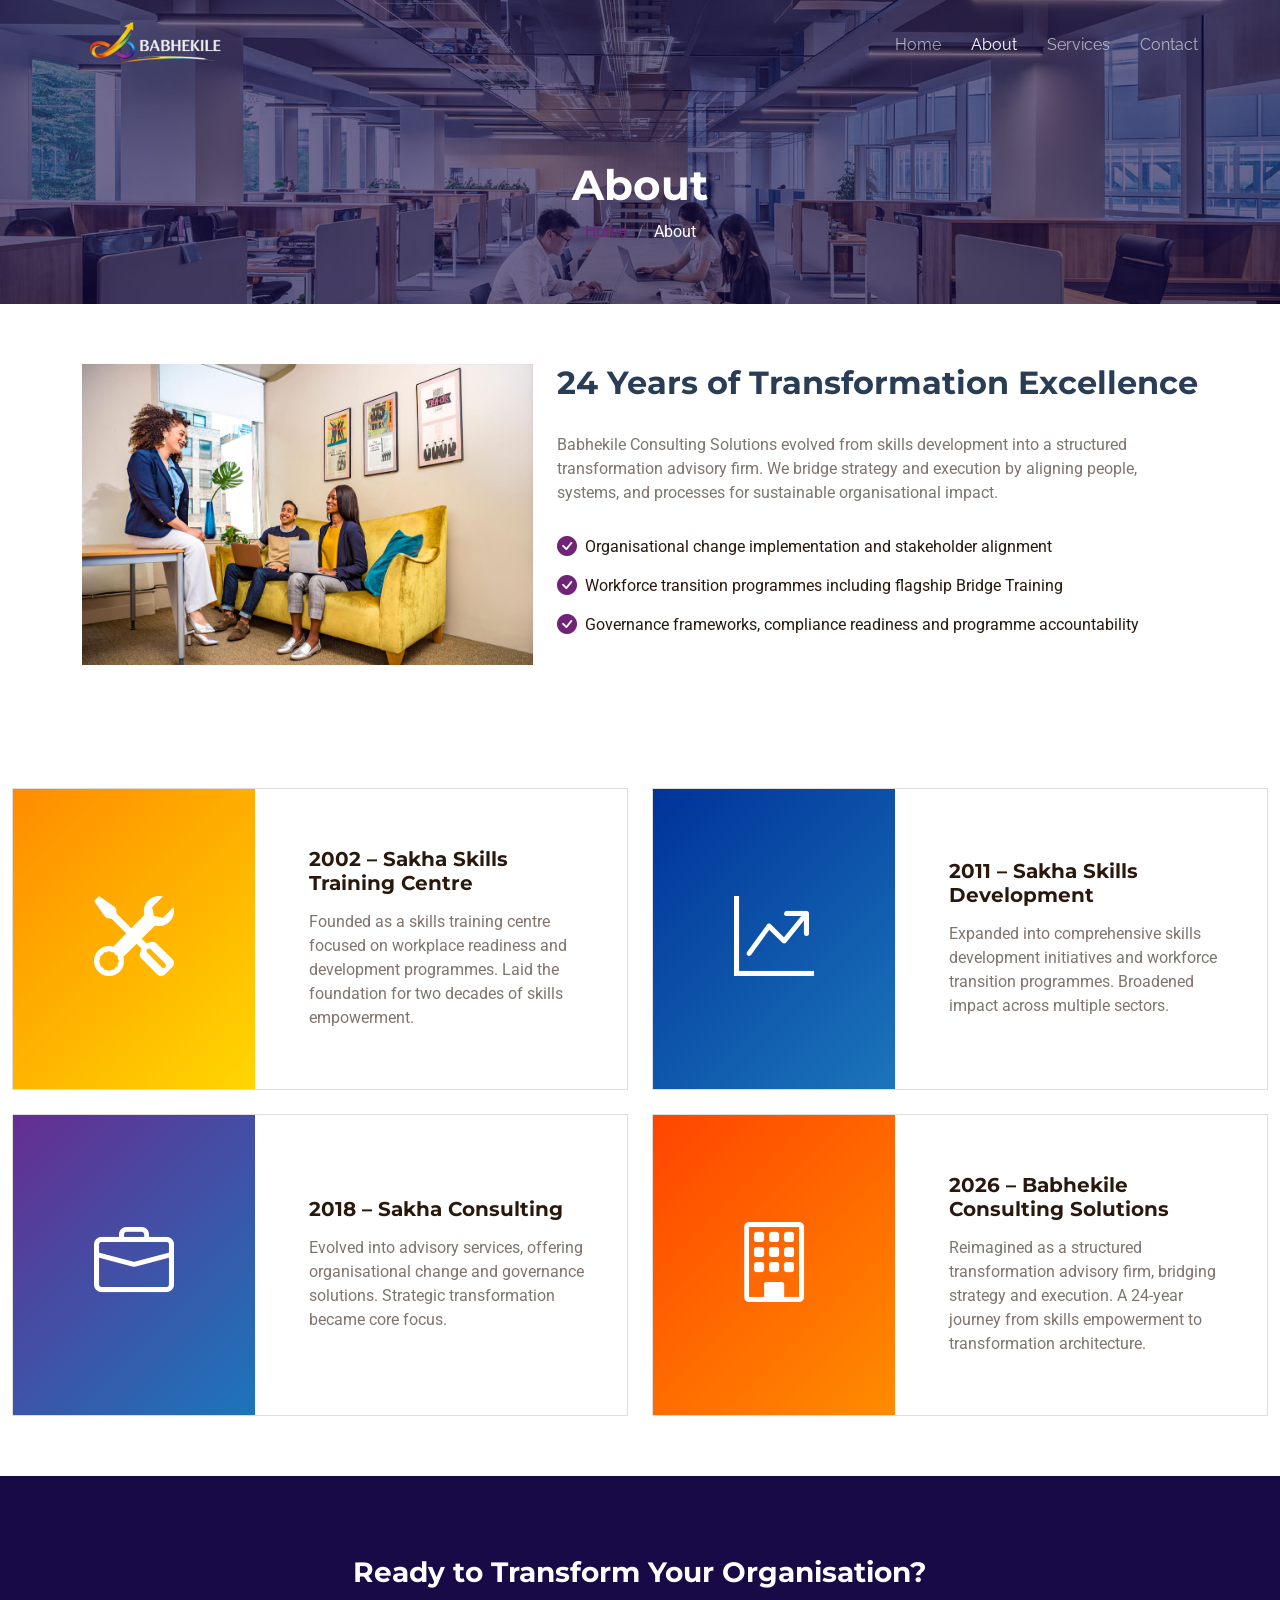
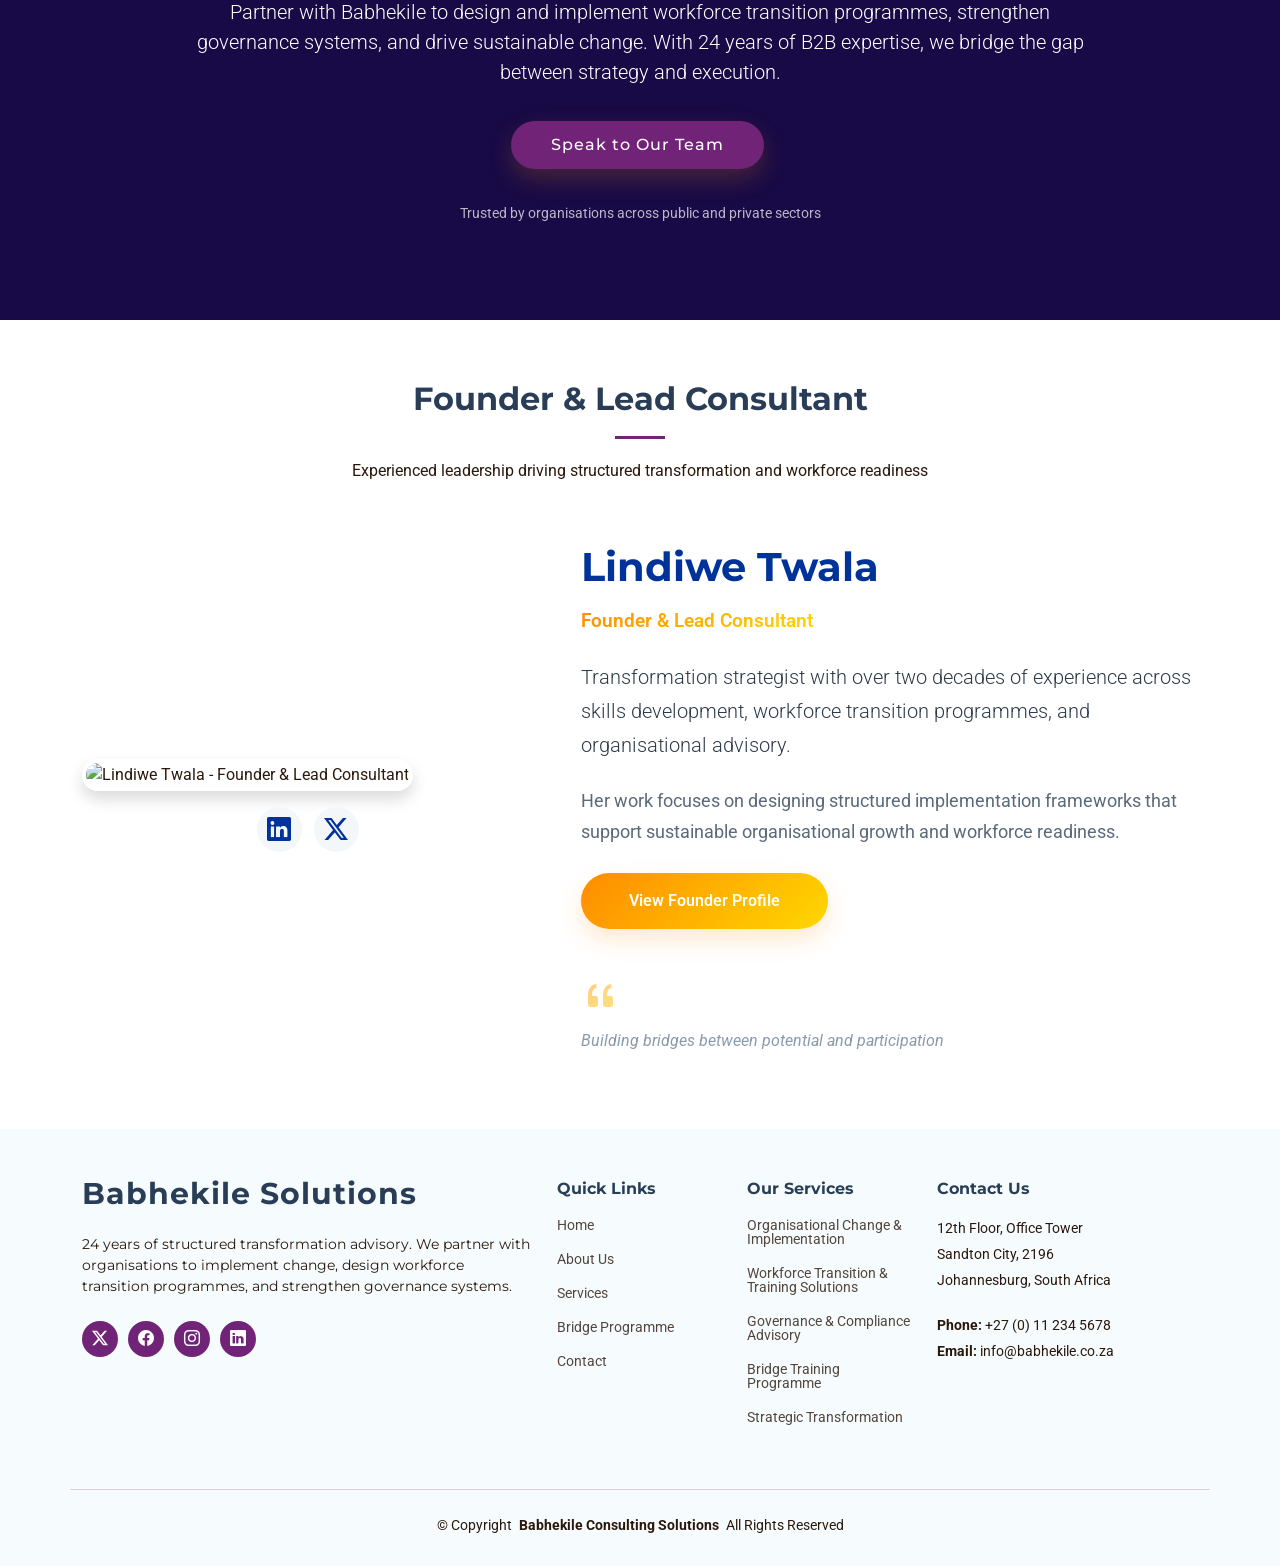
==== about.html @ 74028574 "first commit" ====
<!DOCTYPE html>
<html lang="en">

<head>
  <meta charset="utf-8">
  <meta content="width=device-width, initial-scale=1.0" name="viewport">
  <title>About - Babhekile Solutions</title>
  <meta name="description" content="">
  <meta name="keywords" content="">

  <!-- Favicons -->
  <link href="assets/img/favicon.png" rel="icon">
  <link href="assets/img/apple-touch-icon.png" rel="apple-touch-icon">

  <!-- Fonts -->
  <link href="https://fonts.googleapis.com" rel="preconnect">
  <link href="https://fonts.gstatic.com" rel="preconnect" crossorigin>
  <link href="https://fonts.googleapis.com/css2?family=Roboto:ital,wght@0,100;0,300;0,400;0,500;0,700;0,900;1,100;1,300;1,400;1,500;1,700;1,900&family=Montserrat:ital,wght@0,100;0,200;0,300;0,400;0,500;0,600;0,700;0,800;0,900;1,100;1,200;1,300;1,400;1,500;1,600;1,700;1,800;1,900&family=Raleway:ital,wght@0,100;0,200;0,300;0,400;0,500;0,600;0,700;0,800;0,900;1,100;1,200;1,300;1,400;1,500;1,600;1,700;1,800;1,900&display=swap" rel="stylesheet">

  <!-- Vendor CSS Files -->
  <link href="assets/vendor/bootstrap/css/bootstrap.min.css" rel="stylesheet">
  <link href="assets/vendor/bootstrap-icons/bootstrap-icons.css" rel="stylesheet">
  <link href="assets/vendor/aos/aos.css" rel="stylesheet">
  <link href="assets/vendor/glightbox/css/glightbox.min.css" rel="stylesheet">
  <link href="assets/vendor/swiper/swiper-bundle.min.css" rel="stylesheet">

  <!-- Main CSS File -->
  <link href="assets/css/main.css" rel="stylesheet">

  

<style>
/* Founder section styles */
.team-member-img img {
  width: 100%;
  height: auto;
  max-height: 500px;
  object-fit: cover;
  border: 4px solid white;
  box-shadow: 0 20px 40px rgba(0, 51, 153, 0.15);
  transition: all 0.3s ease;
}

.team-member-img img:hover {
  transform: scale(1.02);
  box-shadow: 0 30px 60px rgba(255, 140, 0, 0.2);
}

.social-links a {
  color: #003399;
  background: #F4F7FA;
  width: 45px;
  height: 45px;
  display: inline-flex;
  align-items: center;
  justify-content: center;
  border-radius: 50%;
  transition: all 0.3s ease;
}

.social-links a:hover {
  background: linear-gradient(135deg, #FF8C00, #FFD700);
  color: white;
  transform: translateY(-3px);
}

.text-gradient {
  background: linear-gradient(135deg, #FF8C00, #FFD700);
  -webkit-background-clip: text;
  background-clip: text;
  color: transparent;
  display: inline-block;
}

.btn-primary-gradient {
  background: linear-gradient(135deg, #FF8C00, #FFD700);
  color: white;
  border: none;
  font-weight: 600;
  transition: all 0.3s ease;
  box-shadow: 0 10px 25px rgba(255, 140, 0, 0.2);
}

.btn-primary-gradient:hover {
  transform: translateY(-3px);
  box-shadow: 0 15px 35px rgba(255, 140, 0, 0.3);
  color: white;
}

/* Responsive */
@media (max-width: 768px) {
  .ps-lg-4 {
    padding-left: 0 !important;
    margin-top: 30px;
    text-align: center;
  }
  
  .team-member-img {
    text-align: center;
  }
  
  .team-member-img img {
    max-height: 400px;
  }
}
</style>

  <!-- =======================================================
  * Template Name: Nova
  * Template URL: https://bootstrapmade.com/nova-bootstrap-business-template/
  * Updated: Aug 07 2024 with Bootstrap v5.3.3
  * Author: BootstrapMade.com
  * License: https://bootstrapmade.com/license/
  ======================================================== -->
</head>

<body class="about-page">

 <header id="header" class="header d-flex align-items-center fixed-top">
    <div class="container-fluid container-xl position-relative d-flex align-items-center justify-content-between">

      <a href="index.html" class="logo d-flex align-items-center">
        <!-- Uncomment the line below if you also wish to use an image logo -->
        <h1 class="sitename">

        <img src="assets/img/logo.png" alt=""> 

        </h1>
      </a>

      <nav id="navmenu" class="navmenu">
        <ul>
          <li><a href="index.html#hero" >Home<br></a></li>
          <li><a href="about.html" class="active">About</a></li>
          <li><a href="services.html">Services</a></li>
          <!--<li><a href="portfolio.html">Portfolio</a></li>
          <li><a href="team.html">Team</a></li>-->
          <!--<li><a href="blog.html">Blog</a></li>
          <li class="dropdown"><a href="#"><span>Dropdown</span> <i class="bi bi-chevron-down toggle-dropdown"></i></a>
            <ul>
              <li><a href="#">Dropdown 1</a></li>
              <li class="dropdown"><a href="#"><span>Deep Dropdown</span> <i class="bi bi-chevron-down toggle-dropdown"></i></a>
                <ul>
                  <li><a href="#">Deep Dropdown 1</a></li>
                  <li><a href="#">Deep Dropdown 2</a></li>
                  <li><a href="#">Deep Dropdown 3</a></li>
                  <li><a href="#">Deep Dropdown 4</a></li>
                  <li><a href="#">Deep Dropdown 5</a></li>
                </ul>
              </li>
              <li><a href="#">Dropdown 2</a></li>
              <li><a href="#">Dropdown 3</a></li>
              <li><a href="#">Dropdown 4</a></li>
            </ul>
          </li>-->
          <li><a href="contact.html">Contact</a></li>
        </ul>
        <i class="mobile-nav-toggle d-xl-none bi bi-list"></i>
      </nav>

    </div>
  </header>

  <main class="main">

    <!-- Page Title -->
    <div class="page-title dark-background" data-aos="fade" style="background-image: url(assets/img/about-page-title-bg.jpg);">
      <div class="container">
        <h1>About</h1>
        <nav class="breadcrumbs">
          <ol>
            <li><a href="index.html">Home</a></li>
            <li class="current">About</li>
          </ol>
        </nav>
      </div>
    </div><!-- End Page Title -->

    <!-- About Section -->
   <section id="about" class="about section">

      <div class="container">

        <div class="row gy-4" data-aos="fade-up" data-aos-delay="100">
          <div class="col-lg-5">
            <img src="assets/img/about.jpg" class="img-fluid" alt="">
          </div>
          <div class="col-lg-7" data-aos="fade-up" data-aos-delay="200">
            <div class="content">
              <h3>24 Years of Transformation Excellence</h3>
              <p>
                Babhekile Consulting Solutions evolved from skills development into a structured transformation advisory firm. We bridge strategy and execution by aligning people, systems, and processes for sustainable organisational impact.
              </p>
              <ul>
                <li><i class="bi bi-check-circle-fill"></i> <span>Organisational change implementation and stakeholder alignment</span></li>
                <li><i class="bi bi-check-circle-fill"></i> <span>Workforce transition programmes including flagship Bridge Training</span></li>
                <li><i class="bi bi-check-circle-fill"></i> <span>Governance frameworks, compliance readiness and programme accountability</span></li>
              </ul>
            </div>
          </div>
        </div>

      </div>

    </section><!-- /About Section -->

  <!-- History Cards Section -->
<section id="history-cards" class="service-cards section">

  <div class="container-fluid">

    <div class="row gy-4">

      <div class="col-lg-6" data-aos="fade-up" data-aos-delay="100">
        <div class="card-item">
          <div class="row">
            <div class="col-xl-5">
              <div class="card-bg d-flex justify-content-center align-items-center" style="background: linear-gradient(135deg, #FF8C00, #FFD700);">
                <i class="bi bi-tools" style="font-size: 5rem; color: white;"></i>
              </div>
            </div>
            <div class="col-xl-7 d-flex align-items-center">
              <div class="card-body">
                <h4 class="card-title">2002 – Sakha Skills Training Centre</h4>
                <p>Founded as a skills training centre focused on workplace readiness and development programmes. Laid the foundation for two decades of skills empowerment.</p>
              </div>
            </div>
          </div>
        </div>
      </div><!-- End Card Item -->

      <div class="col-lg-6" data-aos="fade-up" data-aos-delay="200">
        <div class="card-item">
          <div class="row">
            <div class="col-xl-5">
              <div class="card-bg d-flex justify-content-center align-items-center" style="background: linear-gradient(135deg, #003399, #1B75BB);">
                <i class="bi bi-graph-up-arrow" style="font-size: 5rem; color: white;"></i>
              </div>
            </div>
            <div class="col-xl-7 d-flex align-items-center">
              <div class="card-body">
                <h4 class="card-title">2011 – Sakha Skills Development</h4>
                <p>Expanded into comprehensive skills development initiatives and workforce transition programmes. Broadened impact across multiple sectors.</p>
              </div>
            </div>
          </div>
        </div>
      </div><!-- End Card Item -->

      <div class="col-lg-6" data-aos="fade-up" data-aos-delay="300">
        <div class="card-item">
          <div class="row">
            <div class="col-xl-5">
              <div class="card-bg d-flex justify-content-center align-items-center" style="background: linear-gradient(135deg, #662D91, #1B75BB);">
                <i class="bi bi-briefcase" style="font-size: 5rem; color: white;"></i>
              </div>
            </div>
            <div class="col-xl-7 d-flex align-items-center">
              <div class="card-body">
                <h4 class="card-title">2018 – Sakha Consulting</h4>
                <p>Evolved into advisory services, offering organisational change and governance solutions. Strategic transformation became core focus.</p>
              </div>
            </div>
          </div>
        </div>
      </div><!-- End Card Item -->

      <div class="col-lg-6" data-aos="fade-up" data-aos-delay="400">
        <div class="card-item">
          <div class="row">
            <div class="col-xl-5">
              <div class="card-bg d-flex justify-content-center align-items-center" style="background: linear-gradient(135deg, #FF4500, #FF8C00);">
                <i class="bi bi-building" style="font-size: 5rem; color: white;"></i>
              </div>
            </div>
            <div class="col-xl-7 d-flex align-items-center">
              <div class="card-body">
                <h4 class="card-title">2026 – Babhekile Consulting Solutions</h4>
                <p>Reimagined as a structured transformation advisory firm, bridging strategy and execution. A 24-year journey from skills empowerment to transformation architecture.</p>
              </div>
            </div>
          </div>
        </div>
      </div><!-- End Card Item -->

    </div>

  </div>

</section><!-- /History Cards Section -->

   <!-- Call To Action Section -->
    <section id="call-to-action" class="call-to-action section dark-background">

      <img src="assets/img/cta-bg.jpg" alt="">

      <div class="container">
  <div class="row justify-content-center" data-aos="zoom-in" data-aos-delay="100">
    <div class="col-xl-10">
      <div class="text-center">
        <h3>Ready to Transform Your Organisation?</h3>
        <p class="lead mb-4">Partner with Babhekile to design and implement workforce transition programmes, strengthen governance systems, and drive sustainable change. With 24 years of B2B expertise, we bridge the gap between strategy and execution.</p>
        <div class="d-flex flex-wrap gap-3 justify-content-center">
          <a class="cta-btn me-3" href="#">Speak to Our Team</a>
         <!---- <a class="cta-btn-outline" href="#">Schedule a Consultation</a>-->
        </div>
        <p class="mt-4 small text-white-50">Trusted by organisations across public and private sectors</p>
      </div>
    </div>
  </div>
</div>

    </section><!-- /Call To Action Section -->

<!-- Team Section -->
<section id="team" class="team section">

  <!-- Section Title -->
  <div class="container section-title" data-aos="fade-up">
    <h2>Founder & Lead Consultant</h2>
    <p>Experienced leadership driving structured transformation and workforce readiness</p>
  </div><!-- End Section Title -->

  <div class="container">

    <div class="row gy-4 align-items-center justify-content-center" data-aos="fade-up" data-aos-delay="100">
      
      <!-- Image on the left -->
      <div class="col-lg-5 col-md-6">
        <div class="team-member-img">
          <img src="assets/img/team/t.jpg" class="img-fluid rounded-4 shadow" alt="Lindiwe Twala - Founder & Lead Consultant">
          <div class="social-links mt-3 text-center">
            <a href="#" class="me-2"><i class="bi bi-linkedin fs-4"></i></a>
            <a href="#"><i class="bi bi-twitter-x fs-4"></i></a>
          </div>
        </div>
      </div>
      
      <!-- Info on the right -->
      <div class="col-lg-7 col-md-6">
        <div class="content ps-lg-4">
          <h3 class="display-6 fw-bold mb-3" style="color: #003399;">Lindiwe Twala</h3>
          <p class="text-gradient fw-semibold mb-4" style="font-size: 1.2rem;">Founder & Lead Consultant</p>
          
          <p class="lead mb-4" style="color: #2D3A4A; line-height: 1.7;">
            Transformation strategist with over two decades of experience across skills development, workforce transition programmes, and organisational advisory.
          </p>
          
          <p class="mb-4" style="color: #5A6A7A; font-size: 1.1rem; line-height: 1.8;">
            Her work focuses on designing structured implementation frameworks that support sustainable organisational growth and workforce readiness.
          </p>
          
          <div class="mt-4">
            <a href="#" class="btn btn-primary-gradient px-5 py-3 rounded-pill">View Founder Profile</a>
          </div>
          
          <!-- Optional signature/quote -->
          <div class="mt-4 pt-3">
            <i class="bi bi-quote fs-1 text-gradient opacity-50"></i>
            <p class="fst-italic" style="color: #8A9AAD;">Building bridges between potential and participation</p>
          </div>
        </div>
      </div>

    </div>

  </div>

</section><!-- /Team Section -->

  </main>

   <footer id="footer" class="footer light-background">

    <div class="footer-top">
      <div class="container">
        <div class="row gy-4">
          <div class="col-lg-5 col-md-12 footer-about">
            <a href="index.html" class="logo d-flex align-items-center">
              <span class="sitename">Babhekile Solutions</span>
            </a>
            <p>24 years of structured transformation advisory. We partner with organisations to implement change, design workforce transition programmes, and strengthen governance systems.</p>
            <div class="social-links d-flex mt-4">
              <a href="#"><i class="bi bi-twitter-x"></i></a>
              <a href="#"><i class="bi bi-facebook"></i></a>
              <a href="#"><i class="bi bi-instagram"></i></a>
              <a href="#"><i class="bi bi-linkedin"></i></a>
            </div>
          </div>

          <div class="col-lg-2 col-6 footer-links">
            <h4>Quick Links</h4>
            <ul>
              <li><a href="#">Home</a></li>
              <li><a href="#">About Us</a></li>
              <li><a href="#">Services</a></li>
              <li><a href="#">Bridge Programme</a></li>
              <li><a href="#">Contact</a></li>
            </ul>
          </div>

          <div class="col-lg-2 col-6 footer-links">
            <h4>Our Services</h4>
            <ul>
              <li><a href="#">Organisational Change & Implementation</a></li>
              <li><a href="#">Workforce Transition & Training Solutions</a></li>
              <li><a href="#">Governance & Compliance Advisory</a></li>
              <li><a href="#">Bridge Training Programme</a></li>
              <li><a href="#">Strategic Transformation</a></li>
            </ul>
          </div>

          <div class="col-lg-3 col-md-12 footer-contact text-center text-md-start">
            <h4>Contact Us</h4>
            <p>12th Floor, Office Tower</p>
            <p>Sandton City, 2196</p>
            <p>Johannesburg, South Africa</p>
            <p class="mt-4"><strong>Phone:</strong> <span>+27 (0) 11 234 5678</span></p>
            <p><strong>Email:</strong> <span>info@babhekile.co.za</span></p>
          </div>

        </div>
      </div>
    </div>

    <div class="container copyright text-center">
      <p>© <span>Copyright</span> <strong class="px-1 sitename">Babhekile Consulting Solutions</strong> <span>All Rights Reserved</span></p>
      <div class="credits">
        <!-- All the links in the footer should remain intact. -->
        <!-- You can delete the links only if you've purchased the pro version. -->
        <!-- Licensing information: https://bootstrapmade.com/license/ -->
        <!-- Purchase the pro version with working PHP/AJAX contact form: [buy-url] -->
       
      </div>
    </div>

  </footer>

  <!-- Scroll Top -->
  <a href="#" id="scroll-top" class="scroll-top d-flex align-items-center justify-content-center"><i class="bi bi-arrow-up-short"></i></a>

  <!-- Preloader -->
  <div id="preloader"></div>

  <!-- Vendor JS Files -->
  <script src="assets/vendor/bootstrap/js/bootstrap.bundle.min.js"></script>
  <script src="assets/vendor/php-email-form/validate.js"></script>
  <script src="assets/vendor/aos/aos.js"></script>
  <script src="assets/vendor/glightbox/js/glightbox.min.js"></script>
  <script src="assets/vendor/swiper/swiper-bundle.min.js"></script>
  <script src="assets/vendor/imagesloaded/imagesloaded.pkgd.min.js"></script>
  <script src="assets/vendor/isotope-layout/isotope.pkgd.min.js"></script>

  <!-- Main JS File -->
  <script src="assets/js/main.js"></script>


</body>

</html>
---- assets/css/main.css ----
/**
* Template Name: Nova
* Template URL: https://bootstrapmade.com/nova-bootstrap-business-template/
* Updated: Aug 07 2024 with Bootstrap v5.3.3
* Author: BootstrapMade.com
* License: https://bootstrapmade.com/license/
*/

/*--------------------------------------------------------------
# Font & Color Variables
# Help: https://bootstrapmade.com/color-system/
--------------------------------------------------------------*/
/* Fonts */
:root {
  --default-font: "Roboto",  system-ui, -apple-system, "Segoe UI", Roboto, "Helvetica Neue", Arial, "Noto Sans", "Liberation Sans", sans-serif, "Apple Color Emoji", "Segoe UI Emoji", "Segoe UI Symbol", "Noto Color Emoji";
  --heading-font: "Montserrat",  sans-serif;
  --nav-font: "Raleway",  sans-serif;
}

/* Global Colors - The following color variables are used throughout the website. Updating them here will change the color scheme of the entire website */
:root { 
  --background-color: #ffffff; /* Background color for the entire website, including individual sections */
  --default-color: #2b180d; /* Default color used for the majority of the text content across the entire website */
  --heading-color: #293e56; /* Color for headings, subheadings and title throughout the website */
  --accent-color: #712378; /* Accent color that represents your brand on the website. It's used for buttons, links, and other elements that need to stand out */
  --surface-color: #ffffff; /* The surface color is used as a background of boxed elements within sections, such as cards, icon boxes, or other elements that require a visual separation from the global background. */
  --contrast-color: #ffffff; /* Contrast color for text, ensuring readability against backgrounds of accent, heading, or default colors. */
}

/* Nav Menu Colors - The following color variables are used specifically for the navigation menu. They are separate from the global colors to allow for more customization options */
:root {
  --nav-color: rgba(255, 255, 255, 0.6);  /* The default color of the main navmenu links */
  --nav-hover-color: #ffffff; /* Applied to main navmenu links when they are hovered over or active */
  --nav-mobile-background-color: #ffffff; /* Used as the background color for mobile navigation menu */
  --nav-dropdown-background-color: #ffffff; /* Used as the background color for dropdown items that appear when hovering over primary navigation items */
  --nav-dropdown-color: #344960; /* Used for navigation links of the dropdown items in the navigation menu. */
  --nav-dropdown-hover-color: #56b8e6; /* Similar to --nav-hover-color, this color is applied to dropdown navigation links when they are hovered over. */
}

/* Color Presets - These classes override global colors when applied to any section or element, providing reuse of the sam color scheme. */

.light-background {
  --background-color: #f6fcfe;
  --surface-color: #ffffff;
}

.dark-background {
  --background-color: #180b47;
  --default-color: #ffffff;
  --heading-color: #ffffff;
  --surface-color: #254160;
  --contrast-color: #ffffff;
}

/* Smooth scroll */
:root {
  scroll-behavior: smooth;
}

/*--------------------------------------------------------------
# General Styling & Shared Classes
--------------------------------------------------------------*/
body {
  color: var(--default-color);
  background-color: var(--background-color);
  font-family: var(--default-font);
}

a {
  color: var(--accent-color);
  text-decoration: none;
  transition: 0.3s;
}

a:hover {
  color: color-mix(in srgb, var(--accent-color), transparent 25%);
  text-decoration: none;
}

h1,
h2,
h3,
h4,
h5,
h6 {
  color: var(--heading-color);
  font-family: var(--heading-font);
}

/* PHP Email Form Messages
------------------------------*/
.php-email-form .error-message {
  display: none;
  background: #df1529;
  color: #ffffff;
  text-align: left;
  padding: 15px;
  margin-bottom: 24px;
  font-weight: 600;
}

.php-email-form .sent-message {
  display: none;
  color: #ffffff;
  background: #059652;
  text-align: center;
  padding: 15px;
  margin-bottom: 24px;
  font-weight: 600;
}

.php-email-form .loading {
  display: none;
  background: var(--surface-color);
  text-align: center;
  padding: 15px;
  margin-bottom: 24px;
}

.php-email-form .loading:before {
  content: "";
  display: inline-block;
  border-radius: 50%;
  width: 24px;
  height: 24px;
  margin: 0 10px -6px 0;
  border: 3px solid var(--accent-color);
  border-top-color: var(--surface-color);
  animation: php-email-form-loading 1s linear infinite;
}

@keyframes php-email-form-loading {
  0% {
    transform: rotate(0deg);
  }

  100% {
    transform: rotate(360deg);
  }
}

/*--------------------------------------------------------------
# Global Header
--------------------------------------------------------------*/
.header {
  --background-color: rgba(255, 255, 255, 0);
  --heading-color: #ffffff;
  color: var(--default-color);
  background-color: var(--background-color);
  padding: 15px 0;
  transition: all 0.5s;
  z-index: 997;
}

.header .logo {
  line-height: 1;
}

.header .logo img {
  max-height: 32px;        /* Increased from 42px to 65px */
  margin-right: 8px;       /* Slightly increased margin for better spacing */
 
  transition: max-height 0.3s ease; /* Smooth transition if needed */
}

/* Optional: Make it even larger on bigger screens */
@media (min-width: 1200px) {
  .header .logo img {
    max-height: 60px;       /* Even larger on desktop */
  }
}

/* Optional: Slightly smaller on mobile if needed */
@media (max-width: 768px) {
  .header .logo img {
    max-height: 60px;       /* Still bigger than original but scales down nicely */
  }
}

.header .logo h1 {
  font-size: 30px;
  margin: 0;
  font-weight: 700;
  color: var(--heading-color);
}

.scrolled .header {
  box-shadow: 0px 0 18px rgba(236, 231, 231, 0.1);
}

/* Global Header on Scroll
------------------------------*/
.scrolled .header {
  --background-color: #180b47;
}

/*--------------------------------------------------------------
# Navigation Menu
--------------------------------------------------------------*/
/* Navmenu - Desktop */
@media (min-width: 1200px) {
  .navmenu {
    padding: 0;
  }

  .navmenu ul {
    margin: 0;
    padding: 0;
    display: flex;
    list-style: none;
    align-items: center;
  }

  .navmenu li {
    position: relative;
  }

  .navmenu a,
  .navmenu a:focus {
    color: var(--nav-color);
    padding: 18px 15px;
    font-size: 16px;
    font-family: var(--nav-font);
    font-weight: 400;
    display: flex;
    align-items: center;
    justify-content: space-between;
    white-space: nowrap;
    transition: 0.3s;
  }

  .navmenu a i,
  .navmenu a:focus i {
    font-size: 12px;
    line-height: 0;
    margin-left: 5px;
    transition: 0.3s;
  }

  .navmenu li:last-child a {
    padding-right: 0;
  }

  .navmenu li:hover>a,
  .navmenu .active,
  .navmenu .active:focus {
    color: var(--nav-hover-color);
  }

  .navmenu .dropdown ul {
    margin: 0;
    padding: 10px 0;
    background: var(--nav-dropdown-background-color);
    display: block;
    position: absolute;
    visibility: hidden;
    left: 14px;
    top: 130%;
    opacity: 0;
    transition: 0.3s;
    border-radius: 0;
    z-index: 99;
    box-shadow: 0px 0px 30px rgba(0, 0, 0, 0.1);
  }

  .navmenu .dropdown ul li {
    min-width: 200px;
  }

  .navmenu .dropdown ul a {
    padding: 10px 20px;
    font-size: 15px;
    text-transform: none;
    color: var(--nav-dropdown-color);
  }

  .navmenu .dropdown ul a i {
    font-size: 12px;
  }

  .navmenu .dropdown ul a:hover,
  .navmenu .dropdown ul .active:hover,
  .navmenu .dropdown ul li:hover>a {
    color: var(--nav-dropdown-hover-color);
  }

  .navmenu .dropdown:hover>ul {
    opacity: 1;
    top: 100%;
    visibility: visible;
  }

  .navmenu .dropdown .dropdown ul {
    top: 0;
    left: -90%;
    visibility: hidden;
  }

  .navmenu .dropdown .dropdown:hover>ul {
    opacity: 1;
    top: 0;
    left: -100%;
    visibility: visible;
  }
}

/* Navmenu - Mobile */
@media (max-width: 1199px) {
  .mobile-nav-toggle {
    color: var(--nav-color);
    font-size: 28px;
    line-height: 0;
    margin-right: 10px;
    cursor: pointer;
    transition: color 0.3s;
  }

  .navmenu {
    padding: 0;
    z-index: 9997;
  }

  .navmenu ul {
    display: none;
    list-style: none;
    position: absolute;
    inset: 60px 20px 20px 20px;
    padding: 10px 0;
    margin: 0;
    border-radius: 6px;
    background-color: var(--nav-mobile-background-color);
    overflow-y: auto;
    transition: 0.3s;
    z-index: 9998;
    box-shadow: 0px 0px 30px rgba(0, 0, 0, 0.1);
  }

  .navmenu a,
  .navmenu a:focus {
    color: var(--nav-dropdown-color);
    padding: 10px 20px;
    font-family: var(--nav-font);
    font-size: 17px;
    font-weight: 500;
    display: flex;
    align-items: center;
    justify-content: space-between;
    white-space: nowrap;
    transition: 0.3s;
  }

  .navmenu a i,
  .navmenu a:focus i {
    font-size: 12px;
    line-height: 0;
    margin-left: 5px;
    width: 30px;
    height: 30px;
    display: flex;
    align-items: center;
    justify-content: center;
    border-radius: 50%;
    transition: 0.3s;
    background-color: color-mix(in srgb, var(--accent-color), transparent 90%);
  }

  .navmenu a i:hover,
  .navmenu a:focus i:hover {
    background-color: var(--accent-color);
    color: var(--contrast-color);
  }

  .navmenu a:hover,
  .navmenu .active,
  .navmenu .active:focus {
    color: var(--nav-dropdown-hover-color);
  }

  .navmenu .active i,
  .navmenu .active:focus i {
    background-color: var(--accent-color);
    color: var(--contrast-color);
    transform: rotate(180deg);
  }

  .navmenu .dropdown ul {
    position: static;
    display: none;
    z-index: 99;
    padding: 10px 0;
    margin: 10px 20px;
    background-color: var(--nav-dropdown-background-color);
    border: 1px solid color-mix(in srgb, var(--default-color), transparent 90%);
    box-shadow: none;
    transition: all 0.5s ease-in-out;
  }

  .navmenu .dropdown ul ul {
    background-color: rgba(33, 37, 41, 0.1);
  }

  .navmenu .dropdown>.dropdown-active {
    display: block;
    background-color: rgba(33, 37, 41, 0.03);
  }

  .mobile-nav-active {
    overflow: hidden;
  }

  .mobile-nav-active .mobile-nav-toggle {
    color: #fff;
    position: absolute;
    font-size: 32px;
    top: 15px;
    right: 15px;
    margin-right: 0;
    z-index: 9999;
  }

  .mobile-nav-active .navmenu {
    position: fixed;
    overflow: hidden;
    inset: 0;
    background: rgba(33, 37, 41, 0.8);
    transition: 0.3s;
  }

  .mobile-nav-active .navmenu>ul {
    display: block;
  }
}

/*--------------------------------------------------------------
# Global Footer
--------------------------------------------------------------*/
.footer {
  color: var(--default-color);
  background-color: var(--background-color);
  font-size: 14px;
  position: relative;
}

.footer .footer-top {
  padding-top: 50px;
}

.footer .footer-about .logo {
  line-height: 1;
  margin-bottom: 25px;
}

.footer .footer-about .logo img {
  max-height: 40px;
  margin-right: 6px;
}

.footer .footer-about .logo span {
  color: var(--heading-color);
  font-size: 30px;
  font-weight: 700;
  letter-spacing: 1px;
  font-family: var(--heading-font);
}

.footer .footer-about p {
  font-size: 14px;
  font-family: var(--heading-font);
}

.footer .social-links a {
  color: var(--contrast-color);
  background-color: var(--accent-color);
  display: flex;
  align-items: center;
  justify-content: center;
  width: 36px;
  height: 36px;
  border-radius: 50%;
  font-size: 16px;
  margin-right: 10px;
  transition: 0.3s;
}

.footer .social-links a:hover {
  color: var(--contrast-color);
  background-color: color-mix(in srgb, var(--accent-color) 90%, black 15%);
}

.footer h4 {
  font-size: 16px;
  font-weight: bold;
  position: relative;
  padding-bottom: 12px;
}

.footer .footer-links {
  margin-bottom: 30px;
}

.footer .footer-links ul {
  list-style: none;
  padding: 0;
  margin: 0;
}

.footer .footer-links ul i {
  padding-right: 2px;
  font-size: 12px;
  line-height: 0;
}

.footer .footer-links ul li {
  padding: 10px 0;
  display: flex;
  align-items: center;
}

.footer .footer-links ul li:first-child {
  padding-top: 0;
}

.footer .footer-links ul a {
  color: color-mix(in srgb, var(--default-color), transparent 20%);
  display: inline-block;
  line-height: 1;
}

.footer .footer-links ul a:hover {
  color: var(--accent-color);
}

.footer .footer-contact p {
  margin-bottom: 5px;
}

.footer .copyright {
  border-top: 1px solid color-mix(in srgb, var(--accent-color), transparent 80%);
  margin-top: 25px;
  padding-top: 25px;
  padding-bottom: 25px;
}

.footer .copyright p {
  margin-bottom: 0;
}

.footer .credits {
  margin-top: 5px;
  font-size: 13px;
}

/*--------------------------------------------------------------
# Preloader
--------------------------------------------------------------*/
#preloader {
  position: fixed;
  inset: 0;
  z-index: 9999;
  overflow: hidden;
  background-color: var(--background-color);
  transition: all 0.6s ease-out;
}

#preloader:before {
  content: "";
  position: fixed;
  top: calc(50% - 30px);
  left: calc(50% - 30px);
  border: 6px solid var(--accent-color);
  border-top-color: color-mix(in srgb, var(--accent-color), transparent 90%);
  border-radius: 50%;
  width: 60px;
  height: 60px;
  animation: animate-preloader 1s linear infinite;
}

@keyframes animate-preloader {
  0% {
    transform: rotate(0deg);
  }

  100% {
    transform: rotate(360deg);
  }
}

/*--------------------------------------------------------------
# Scroll Top Button
--------------------------------------------------------------*/
.scroll-top {
  position: fixed;
  visibility: hidden;
  opacity: 0;
  right: 15px;
  bottom: 15px;
  z-index: 99999;
  background-color: var(--accent-color);
  width: 40px;
  height: 40px;
  border-radius: 4px;
  transition: all 0.4s;
}

.scroll-top i {
  font-size: 24px;
  color: var(--contrast-color);
  line-height: 0;
}

.scroll-top:hover {
  background-color: color-mix(in srgb, var(--accent-color), transparent 20%);
  color: var(--contrast-color);
}

.scroll-top.active {
  visibility: visible;
  opacity: 1;
}

/*--------------------------------------------------------------
# Disable aos animation delay on mobile devices
--------------------------------------------------------------*/
@media screen and (max-width: 768px) {
  [data-aos-delay] {
    transition-delay: 0 !important;
  }
}

/*--------------------------------------------------------------
# Global Page Titles & Breadcrumbs
--------------------------------------------------------------*/
.page-title {
  color: var(--default-color);
  background-color: var(--background-color);
  background-size: cover;
  background-position: center;
  background-repeat: no-repeat;
  padding: 160px 0 60px 0;
  text-align: center;
  position: relative;
}

.page-title:before {
  content: "";
  background-color: color-mix(in srgb, var(--background-color), transparent 40%);
  position: absolute;
  inset: 0;
}

.page-title .container {
  position: relative;
}

.page-title h1 {
  font-size: 42px;
  font-weight: 700;
  margin-bottom: 10px;
}

.page-title .breadcrumbs ol {
  display: flex;
  flex-wrap: wrap;
  list-style: none;
  justify-content: center;
  padding: 0;
  margin: 0;
  font-size: 16px;
  font-weight: 400;
}

.page-title .breadcrumbs ol li+li {
  padding-left: 10px;
}

.page-title .breadcrumbs ol li+li::before {
  content: "/";
  display: inline-block;
  padding-right: 10px;
  color: color-mix(in srgb, var(--default-color), transparent 70%);
}

/*--------------------------------------------------------------
# Global Sections
--------------------------------------------------------------*/
section,
.section {
  color: var(--default-color);
  background-color: var(--background-color);
  padding: 60px 0;
  scroll-margin-top: 100px;
  overflow: clip;
}

@media (max-width: 1199px) {

  section,
  .section {
    scroll-margin-top: 66px;
  }
}

/*--------------------------------------------------------------
# Global Section Titles
--------------------------------------------------------------*/
.section-title {
  text-align: center;
  padding-bottom: 60px;
  position: relative;
}

.section-title h2 {
  font-size: 32px;
  font-weight: 700;
  margin-bottom: 20px;
  padding-bottom: 20px;
  position: relative;
}

.section-title h2:after {
  content: "";
  position: absolute;
  display: block;
  width: 50px;
  height: 3px;
  background: var(--accent-color);
  left: 0;
  right: 0;
  bottom: 0;
  margin: auto;
}

.section-title p {
  margin-bottom: 0;
}

/*--------------------------------------------------------------
# Hero Section
--------------------------------------------------------------*/
.hero {
  width: 100%;
  min-height: 100vh;
  position: relative;
  padding: 120px 0 60px;
  display: flex;
  align-items: center;
}

@media (min-width: 1200px) {
  .hero:after {
    position: absolute;
    content: "";
    width: 44%;
    background-image: linear-gradient(180deg, color-mix(in srgb, var(--background-color), transparent 15%), color-mix(in srgb, var(--background-color), transparent 15%) 100%), linear-gradient(180deg, rgb(0, 0, 0), rgb(0, 0, 0) 100%);
    top: 0;
    bottom: 0;
    z-index: 2;
  }
}

.hero:before {
  position: absolute;
  content: "";
  background: color-mix(in srgb, var(--background-color), transparent 40%);
  inset: 0;
  z-index: 2;
}

.hero img {
  position: absolute;
  inset: 0;
  display: block;
  width: 100%;
  height: 100%;
  object-fit: cover;
  z-index: 1;
}

.hero .container,
.hero .container-fluid {
  z-index: 3;
  position: relative;
}

.hero h1 {
  margin: 0;
  font-size: 3rem;
  font-weight: 700;
}

.hero blockquote {
  color: color-mix(in srgb, var(--default-color), transparent 20%);
  padding-left: 20px;
  border-left: 2px solid var(--accent-color);
  margin: 40px 0;
}

.hero .btn-get-started {
  color: var(--contrast-color);
  background: var(--accent-color);
  font-family: var(--heading-font);
  font-weight: 600;
  font-size: 14px;
  letter-spacing: 1px;
  display: inline-block;
  padding: 12px 30px;
  border-radius: 50px;
  transition: 0.5s;
}

.hero .btn-get-started:hover {
  background: color-mix(in srgb, var(--accent-color) 90%, white 15%);
}

.hero .btn-watch-video {
  font-size: 16px;
  transition: 0.5s;
  margin-left: 25px;
  color: var(--default-color);
  font-weight: 600;
}

.hero .btn-watch-video i {
  color: color-mix(in srgb, var(--default-color), transparent 50%);
  font-size: 32px;
  transition: 0.3s;
  line-height: 0;
  margin-right: 8px;
}

.hero .btn-watch-video:hover {
  color: var(--default-color);
}

.hero .btn-watch-video:hover i {
  color: var(--default-color);
}

@media (max-width: 640px) {
  .hero h1 {
    font-size: 28px;
    line-height: 36px;
  }

  .hero .btn-get-started,
  .hero .btn-watch-video {
    font-size: 13px;
  }
}

/*--------------------------------------------------------------
# Why Us Section
--------------------------------------------------------------*/
.why-us .img-bg {
  min-height: 500px;
  position: relative;
}

.why-us .img-bg img {
  position: absolute;
  inset: 0;
  display: block;
  width: 100%;
  height: 100%;
  object-fit: cover;
  z-index: 1;
}

.why-us .slides {
  background-color: color-mix(in srgb, var(--default-color), transparent 97%);
}

.why-us h3 {
  font-size: 24px;
  font-weight: 700;
}

.why-us h4 {
  font-size: 18px;
  font-weight: 300;
  color: color-mix(in srgb, var(--default-color), transparent 30%);
}

.why-us .swiper {
  margin: 140px 140px 120px 140px;
  overflow: hidden;
}

.why-us .swiper-wrapper {
  height: auto;
}

.why-us .swiper-button-prev:after,
.why-us .swiper-button-next:after {
  font-size: 24px;
  color: color-mix(in srgb, var(--default-color), transparent 50%);
}

.why-us .swiper-button-prev {
  left: 80px;
}

.why-us .swiper-button-next {
  right: 80px;
}

.why-us .swiper-pagination {
  margin-top: 30px;
  position: relative;
}

.why-us .swiper-pagination .swiper-pagination-bullet {
  background-color: color-mix(in srgb, var(--default-color), transparent 50%);
}

.why-us .swiper-pagination .swiper-pagination-bullet-active {
  background-color: var(--accent-color);
}

@media (max-width: 1200px) {
  .why-us .swiper {
    margin: 60px 60px 40px 60px;
  }

  .why-us .swiper-button-prev,
  .why-us .swiper-button-next {
    display: none;
  }
}

@media (max-width: 575px) {
  .why-us .swiper {
    margin: 40px 40px 20px 40px;
  }
}

/*--------------------------------------------------------------
# Services Section
--------------------------------------------------------------*/
.services .service-item {
  position: relative;
  height: 100%;
  margin-bottom: 30px;
}

.services .service-item .icon {
  margin-right: 20px;
}

.services .service-item .icon i {
  color: var(--accent-color);
  font-size: 40px;
  line-height: 0;
  transition: 0.3s;
}

.services .service-item:hover .icon i {
  color: var(--accent-color);
}

.services .service-item .title {
  color: var(--heading-color);
  font-weight: 700;
  margin-bottom: 10px;
  font-size: 20px;
  transition: 0.3s;
}

.services .service-item .description {
  font-size: 15px;
  color: color-mix(in srgb, var(--default-color), transparent 30%);
  margin-bottom: 10px;
}

.services .service-item .readmore {
  display: flex;
  align-items: center;
  color: color-mix(in srgb, var(--default-color), transparent 50%);
  transition: 0.3s;
  font-weight: 700;
  font-size: 14px;
}

.services .service-item .readmore i {
  margin-left: 8px;
}

.services .service-item:hover .title,
.services .service-item:hover .readmore,
.services .service-item:hover .icon i {
  color: var(--accent-color);
}

/*--------------------------------------------------------------
# Call To Action Section
--------------------------------------------------------------*/
.call-to-action {
  padding: 80px 0;
  position: relative;
  clip-path: inset(0);
}

.call-to-action img {
  position: fixed;
  top: 0;
  left: 0;
  display: block;
  width: 100%;
  height: 100%;
  object-fit: cover;
  z-index: 1;
}

.call-to-action:before {
  content: "";
  background: color-mix(in srgb, var(--background-color), transparent 50%);
  position: absolute;
  inset: 0;
  z-index: 2;
}

.call-to-action .container {
  position: relative;
  z-index: 3;
}

.call-to-action h3 {
  font-size: 28px;
  font-weight: 700;
  color: var(--default-color);
}

.call-to-action p {
  color: var(--default-color);
}

.call-to-action .cta-btn {
  background: var(--accent-color);
  color: var(--contrast-color);
  font-family: var(--heading-font);
  font-weight: 500;
  font-size: 16px;
  letter-spacing: 1px;
  display: inline-block;
  padding: 12px 40px;
  border-radius: 50px;
  transition: 0.5s;
  margin: 10px;
}

.call-to-action .cta-btn:hover {
  background: color-mix(in srgb, var(--accent-color) 90%, black 15%);
}

/*--------------------------------------------------------------
# Features Section
--------------------------------------------------------------*/
.features h3 {
  font-size: 32px;
  font-weight: 700;
  margin-bottom: 30px;
}

.features .icon-list i {
  margin-right: 10px;
  font-size: 24px;
  line-height: 1;
}

.features .icon-list span {
  font-size: 16px;
  color: color-mix(in srgb, var(--default-color), transparent 20%);
}

.features .phone-wrap {
  position: absolute;
  right: 0;
}

@media (max-width: 768px) {
  .features .phone-wrap {
    position: relative;
  }
}

.features .phone-wrap img {
  width: 340px;
}

@media (max-width: 992px) {
  .features .phone-wrap img {
    margin-top: 30px;
  }
}

@media (max-width: 768px) {
  .features .phone-wrap img {
    width: 100%;
  }
}

.features .details {
  margin-top: 80px;
  padding: 120px 0;
  background-color: color-mix(in srgb, var(--default-color), transparent 97%);
}

.features .details h4 {
  font-size: 32px;
  font-weight: 700;
  margin-bottom: 20px;
}

.features .details p {
  margin-bottom: 20px;
  font-size: 15px;
}

.features .details .btn-get-started {
  color: var(--contrast-color);
  background-color: var(--accent-color);
  font-family: var(--heading-font);
  display: inline-block;
  font-weight: 500;
  font-size: 15px;
  letter-spacing: 1px;
  padding: 10px 32px;
  border-radius: 50px;
  transition: 0.5s;
}

.features .details .btn-get-started:hover {
  background: color-mix(in srgb, var(--accent-color), transparent 20%);
}

/*--------------------------------------------------------------
# Recent Posts Section
--------------------------------------------------------------*/
.recent-posts .post-box {
  transition: 0.3s;
  height: 100%;
  overflow: hidden;
  position: relative;
  display: flex;
  flex-direction: column;
}

.recent-posts .post-box .post-img {
  overflow: hidden;
  position: relative;
}

.recent-posts .post-box .post-img img {
  transition: 0.5s;
}

.recent-posts .post-box .meta {
  margin-top: 15px;
}

.recent-posts .post-box .meta .post-date {
  font-size: 15px;
  font-weight: 400;
  color: var(--accent-color);
}

.recent-posts .post-box .meta .post-author {
  font-size: 15px;
  font-weight: 400;
  color: color-mix(in srgb, var(--default-color), transparent 40%);
}

.recent-posts .post-box .post-title {
  color: var(--heading-color);
  font-size: 18px;
  font-weight: 700;
  margin: 15px 0 0 0;
  position: relative;
  transition: 0.3s;
}

.recent-posts .post-box p {
  margin: 15px 0 0 0;
  color: color-mix(in srgb, var(--default-color), transparent 40%);
}

.recent-posts .post-box .readmore {
  display: flex;
  align-items: center;
  font-weight: 600;
  line-height: 1;
  transition: 0.3s;
  margin-top: 15px;
}

.recent-posts .post-box .readmore i {
  line-height: 0;
  margin-left: 4px;
  font-size: 18px;
}

.recent-posts .post-box:hover .post-title {
  color: var(--accent-color);
}

.recent-posts .post-box:hover .post-img img {
  transform: scale(1.1);
}

/*--------------------------------------------------------------
# About Section
--------------------------------------------------------------*/
.about .content h3 {
  font-size: 2rem;
  font-weight: 700;
}

.about .content p {
  margin: 30px 0;
  color: color-mix(in srgb, var(--default-color), transparent 40%);
}

.about .content ul {
  list-style: none;
  padding: 0;
}

.about .content ul li {
  padding: 0 0 15px 0;
  font-weight: 400;
  display: flex;
}

.about .content ul i {
  color: var(--accent-color);
  font-size: 1.25rem;
  line-height: 1.2;
  margin-right: 0.5rem;
}

/*--------------------------------------------------------------
# Service Cards Section
--------------------------------------------------------------*/
.service-cards .card-item {
  background-color: var(--surface-color);
  border: 1px solid color-mix(in srgb, var(--default-color), transparent 85%);
  position: relative;
  border-radius: 0;
}

.service-cards .card-item .card-bg {
  min-height: 300px;
  position: relative;
}

.service-cards .card-item .card-bg img {
  position: absolute;
  inset: 0;
  display: block;
  width: 100%;
  height: 100%;
  object-fit: cover;
  object-position: center;
  z-index: 1;
}

.service-cards .card-item .card-body {
  padding: 30px;
}

.service-cards .card-item h4 {
  font-weight: 700;
  font-size: 20px;
  margin-bottom: 15px;
}

.service-cards .card-item p {
  color: color-mix(in srgb, var(--default-color), transparent 40%);
  margin: 0;
}

/*--------------------------------------------------------------
# Testimonials Section
--------------------------------------------------------------*/
.testimonials .testimonial-item {
  background-color: var(--surface-color);
  box-shadow: 0px 0 20px rgba(0, 0, 0, 0.1);
  box-sizing: content-box;
  padding: 30px;
  margin: 40px 30px;
  min-height: 320px;
  display: flex;
  flex-direction: column;
  text-align: center;
  transition: 0.3s;
}

.testimonials .testimonial-item .stars {
  margin-bottom: 15px;
}

.testimonials .testimonial-item .stars i {
  color: #ffc107;
  margin: 0 1px;
}

.testimonials .testimonial-item .testimonial-img {
  width: 90px;
  border-radius: 50%;
  border: 4px solid var(--background-color);
  margin: 0 auto;
}

.testimonials .testimonial-item h3 {
  font-size: 18px;
  font-weight: bold;
  margin: 10px 0 5px 0;
}

.testimonials .testimonial-item h4 {
  font-size: 14px;
  color: color-mix(in srgb, var(--default-color), transparent 40%);
  margin: 0;
}

.testimonials .testimonial-item p {
  font-style: italic;
  margin: 0 auto 15px auto;
}

.testimonials .swiper-wrapper {
  height: auto;
}

.testimonials .swiper-pagination {
  margin-top: 20px;
  position: relative;
}

.testimonials .swiper-pagination .swiper-pagination-bullet {
  width: 12px;
  height: 12px;
  background-color: color-mix(in srgb, var(--default-color), transparent 85%);
  opacity: 1;
}

.testimonials .swiper-pagination .swiper-pagination-bullet-active {
  background-color: var(--accent-color);
}

.testimonials .swiper-slide {
  opacity: 0.3;
}

@media (max-width: 1199px) {
  .testimonials .swiper-slide-active {
    opacity: 1;
  }

  .testimonials .swiper-pagination {
    margin-top: 0;
  }

  .testimonials .testimonial-item {
    margin: 40px 20px;
  }
}

@media (min-width: 1200px) {
  .testimonials .swiper-slide-next {
    opacity: 1;
    transform: scale(1.12);
  }
}

/*--------------------------------------------------------------
# Service Details Section
--------------------------------------------------------------*/
.service-details .service-box {
  background-color: var(--surface-color);
  padding: 20px;
  box-shadow: 0px 2px 20px rgba(0, 0, 0, 0.1);
}

.service-details .service-box+.service-box {
  margin-top: 30px;
}

.service-details .service-box h4 {
  font-size: 20px;
  font-weight: 700;
  border-bottom: 2px solid color-mix(in srgb, var(--default-color), transparent 92%);
  padding-bottom: 15px;
  margin-bottom: 15px;
}

.service-details .services-list {
  background-color: var(--surface-color);
}

.service-details .services-list a {
  color: color-mix(in srgb, var(--default-color), transparent 20%);
  background-color: color-mix(in srgb, var(--default-color), transparent 96%);
  display: flex;
  align-items: center;
  padding: 12px 15px;
  margin-top: 15px;
  transition: 0.3s;
}

.service-details .services-list a:first-child {
  margin-top: 0;
}

.service-details .services-list a i {
  font-size: 16px;
  margin-right: 8px;
  color: var(--accent-color);
}

.service-details .services-list a.active {
  color: var(--contrast-color);
  background-color: var(--accent-color);
}

.service-details .services-list a.active i {
  color: var(--contrast-color);
}

.service-details .services-list a:hover {
  background-color: color-mix(in srgb, var(--accent-color), transparent 95%);
  color: var(--accent-color);
}

.service-details .download-catalog a {
  color: var(--default-color);
  display: flex;
  align-items: center;
  padding: 10px 0;
  transition: 0.3s;
  border-top: 1px solid color-mix(in srgb, var(--default-color), transparent 90%);
}

.service-details .download-catalog a:first-child {
  border-top: 0;
  padding-top: 0;
}

.service-details .download-catalog a:last-child {
  padding-bottom: 0;
}

.service-details .download-catalog a i {
  font-size: 24px;
  margin-right: 8px;
  color: var(--accent-color);
}

.service-details .download-catalog a:hover {
  color: var(--accent-color);
}

.service-details .help-box {
  background-color: var(--accent-color);
  color: var(--contrast-color);
  margin-top: 30px;
  padding: 30px 15px;
}

.service-details .help-box .help-icon {
  font-size: 48px;
}

.service-details .help-box h4,
.service-details .help-box a {
  color: var(--contrast-color);
}

.service-details .services-img {
  margin-bottom: 20px;
}

.service-details h3 {
  font-size: 26px;
  font-weight: 700;
}

.service-details p {
  font-size: 15px;
}

.service-details ul {
  list-style: none;
  padding: 0;
  font-size: 15px;
}

.service-details ul li {
  padding: 5px 0;
  display: flex;
  align-items: center;
}

.service-details ul i {
  font-size: 20px;
  margin-right: 8px;
  color: var(--accent-color);
}

/*--------------------------------------------------------------
# Portfolio Section
--------------------------------------------------------------*/
.portfolio .portfolio-filters {
  padding: 0;
  margin: 0 auto 20px auto;
  list-style: none;
  text-align: center;
}

.portfolio .portfolio-filters li {
  cursor: pointer;
  display: inline-block;
  padding: 0;
  font-size: 16px;
  font-weight: 600;
  margin: 0 10px;
  line-height: 1;
  text-transform: uppercase;
  margin-bottom: 5px;
  transition: all 0.3s ease-in-out;
}

.portfolio .portfolio-filters li:hover,
.portfolio .portfolio-filters li.filter-active {
  color: var(--accent-color);
}

.portfolio .portfolio-filters li:first-child {
  margin-left: 0;
}

.portfolio .portfolio-filters li:last-child {
  margin-right: 0;
}

@media (max-width: 575px) {
  .portfolio .portfolio-filters li {
    font-size: 14px;
    margin: 0 5px;
  }
}

.portfolio .portfolio-item {
  position: relative;
}

.portfolio .portfolio-item .portfolio-info {
  opacity: 0;
  position: absolute;
  left: 30px;
  right: 30px;
  bottom: 0;
  z-index: 3;
  transition: all ease-in-out 0.3s;
  background: color-mix(in srgb, var(--background-color), transparent 10%);
  padding: 15px;
}

.portfolio .portfolio-item .portfolio-info h4 {
  font-size: 18px;
  font-weight: 600;
  padding-right: 50px;
}

.portfolio .portfolio-item .portfolio-info p {
  color: color-mix(in srgb, var(--default-color), transparent 30%);
  font-size: 14px;
  margin-bottom: 0;
  padding-right: 50px;
}

.portfolio .portfolio-item .portfolio-info .preview-link,
.portfolio .portfolio-item .portfolio-info .details-link {
  position: absolute;
  right: 50px;
  font-size: 24px;
  top: calc(50% - 14px);
  color: color-mix(in srgb, var(--default-color), transparent 30%);
  transition: 0.3s;
  line-height: 0;
}

.portfolio .portfolio-item .portfolio-info .preview-link:hover,
.portfolio .portfolio-item .portfolio-info .details-link:hover {
  color: var(--accent-color);
}

.portfolio .portfolio-item .portfolio-info .details-link {
  right: 14px;
  font-size: 28px;
}

.portfolio .portfolio-item:hover .portfolio-info {
  opacity: 1;
  bottom: 20px;
}

/*--------------------------------------------------------------
# Portfolio Details Section
--------------------------------------------------------------*/
.portfolio-details .portfolio-details-slider img {
  width: 100%;
}

.portfolio-details .portfolio-details-slider .swiper-pagination {
  margin-top: 20px;
  position: relative;
}

.portfolio-details .portfolio-details-slider .swiper-pagination .swiper-pagination-bullet {
  width: 12px;
  height: 12px;
  background-color: color-mix(in srgb, var(--default-color), transparent 85%);
  opacity: 1;
}

.portfolio-details .portfolio-details-slider .swiper-pagination .swiper-pagination-bullet-active {
  background-color: var(--accent-color);
}

.portfolio-details .portfolio-info {
  background-color: var(--surface-color);
  padding: 30px;
  box-shadow: 0px 0 30px rgba(0, 0, 0, 0.1);
}

.portfolio-details .portfolio-info h3 {
  font-size: 22px;
  font-weight: 700;
  margin-bottom: 20px;
  padding-bottom: 20px;
  border-bottom: 1px solid color-mix(in srgb, var(--default-color), transparent 85%);
}

.portfolio-details .portfolio-info ul {
  list-style: none;
  padding: 0;
  font-size: 15px;
}

.portfolio-details .portfolio-info ul li+li {
  margin-top: 10px;
}

.portfolio-details .portfolio-description {
  padding-top: 30px;
}

.portfolio-details .portfolio-description h2 {
  font-size: 26px;
  font-weight: 700;
  margin-bottom: 20px;
}

.portfolio-details .portfolio-description p {
  padding: 0;
  color: color-mix(in srgb, var(--default-color), transparent 30%);
}

/*--------------------------------------------------------------
# Team Section
--------------------------------------------------------------*/
.team .team-member {
  background-color: var(--surface-color);
  overflow: hidden;
  border-radius: 5px;
  box-shadow: 0px 2px 15px rgba(0, 0, 0, 0.1);
  height: 100%;
}

.team .team-member .member-img {
  position: relative;
  overflow: hidden;
}

.team .team-member .social {
  position: absolute;
  left: 0;
  bottom: 30px;
  right: 0;
  opacity: 0;
  transition: ease-in-out 0.3s;
  text-align: center;
}

.team .team-member .social a {
  background: color-mix(in srgb, var(--contrast-color), transparent 25%);
  color: color-mix(in srgb, var(--default-color), transparent 20%);
  margin: 0 3px;
  border-radius: 4px;
  width: 36px;
  height: 36px;
  transition: ease-in-out 0.3s;
  display: inline-flex;
  justify-content: center;
  align-items: center;
}

.team .team-member .social a:hover {
  color: var(--contrast-color);
  background: var(--accent-color);
}

.team .team-member .social i {
  font-size: 18px;
  line-height: 0;
}

.team .team-member .member-info {
  padding: 25px 15px;
}

.team .team-member .member-info h4 {
  font-weight: 700;
  margin-bottom: 5px;
  font-size: 18px;
}

.team .team-member .member-info span {
  display: block;
  font-size: 13px;
  font-weight: 400;
  color: color-mix(in srgb, var(--default-color), transparent 40%);
}

.team .team-member:hover .social {
  opacity: 1;
  bottom: 15px;
}

/*--------------------------------------------------------------
# Contact Section
--------------------------------------------------------------*/
.contact {
  background-image: url("../img/contact-bg.png");
  background-position: left center;
  background-repeat: no-repeat;
  position: relative;
}

@media (max-width: 640px) {
  .contact {
    background-position: center 50px;
    background-size: contain;
  }
}

.contact:before {
  content: "";
  background: color-mix(in srgb, var(--background-color), transparent 30%);
  position: absolute;
  bottom: 0;
  top: 0;
  left: 0;
  right: 0;
}

.contact .info-item+.info-item {
  margin-top: 40px;
}

.contact .info-item i {
  background: var(--accent-color);
  color: var(--contrast-color);
  font-size: 20px;
  width: 44px;
  height: 44px;
  display: flex;
  justify-content: center;
  align-items: center;
  border-radius: 50px;
  transition: all 0.3s ease-in-out;
  margin-right: 15px;
}

.contact .info-item h3 {
  padding: 0;
  font-size: 18px;
  font-weight: 700;
  margin-bottom: 5px;
}

.contact .info-item p {
  padding: 0;
  margin-bottom: 0;
  font-size: 14px;
}

.contact .php-email-form {
  height: 100%;
}

.contact .php-email-form input[type=text],
.contact .php-email-form input[type=email],
.contact .php-email-form textarea {
  font-size: 14px;
  padding: 10px 15px;
  box-shadow: none;
  border-radius: 0;
  color: var(--default-color);
  background-color: color-mix(in srgb, var(--background-color), transparent 50%);
  border-color: color-mix(in srgb, var(--default-color), transparent 80%);
}

.contact .php-email-form input[type=text]:focus,
.contact .php-email-form input[type=email]:focus,
.contact .php-email-form textarea:focus {
  border-color: var(--accent-color);
}

.contact .php-email-form input[type=text]::placeholder,
.contact .php-email-form input[type=email]::placeholder,
.contact .php-email-form textarea::placeholder {
  color: color-mix(in srgb, var(--default-color), transparent 70%);
}

.contact .php-email-form button[type=submit] {
  color: var(--contrast-color);
  background: var(--accent-color);
  border: 0;
  padding: 10px 30px;
  transition: 0.4s;
  border-radius: 50px;
}

.contact .php-email-form button[type=submit]:hover {
  background: color-mix(in srgb, var(--accent-color), transparent 20%);
}

/*--------------------------------------------------------------
# Blog Posts Section
--------------------------------------------------------------*/
.blog-posts article {
  background-color: var(--surface-color);
  box-shadow: 0 4px 16px rgba(0, 0, 0, 0.1);
  padding: 30px;
  height: 100%;
  border-radius: 10px;
  overflow: hidden;
}

.blog-posts .post-img {
  max-height: 240px;
  margin: -30px -30px 15px -30px;
  overflow: hidden;
}

.blog-posts .post-category {
  font-size: 16px;
  color: color-mix(in srgb, var(--default-color), transparent 40%);
  margin-bottom: 10px;
}

.blog-posts .title {
  font-size: 20px;
  font-weight: 700;
  padding: 0;
  margin: 0 0 20px 0;
}

.blog-posts .title a {
  color: var(--heading-color);
  transition: 0.3s;
}

.blog-posts .title a:hover {
  color: var(--accent-color);
}

.blog-posts .post-author-img {
  width: 50px;
  border-radius: 50%;
  margin-right: 15px;
}

.blog-posts .post-author {
  font-weight: 600;
  margin-bottom: 5px;
}

.blog-posts .post-date {
  font-size: 14px;
  color: color-mix(in srgb, var(--default-color), transparent 40%);
  margin-bottom: 0;
}

/*--------------------------------------------------------------
# Blog Pagination Section
--------------------------------------------------------------*/
.blog-pagination {
  padding-top: 0;
  color: color-mix(in srgb, var(--default-color), transparent 40%);
}

.blog-pagination ul {
  display: flex;
  padding: 0;
  margin: 0;
  list-style: none;
}

.blog-pagination li {
  margin: 0 5px;
  transition: 0.3s;
}

.blog-pagination li a {
  color: color-mix(in srgb, var(--default-color), transparent 40%);
  padding: 7px 16px;
  display: flex;
  align-items: center;
  justify-content: center;
}

.blog-pagination li a.active,
.blog-pagination li a:hover {
  background: var(--accent-color);
  color: var(--contrast-color);
}

.blog-pagination li a.active a,
.blog-pagination li a:hover a {
  color: var(--contrast-color);
}

/*--------------------------------------------------------------
# Blog Details Section
--------------------------------------------------------------*/
.blog-details {
  padding-bottom: 30px;
}

.blog-details .article {
  background-color: var(--surface-color);
  padding: 30px;
  box-shadow: 0 4px 16px rgba(0, 0, 0, 0.1);
}

.blog-details .post-img {
  margin: -30px -30px 20px -30px;
  overflow: hidden;
}

.blog-details .title {
  color: var(--heading-color);
  font-size: 28px;
  font-weight: 700;
  padding: 0;
  margin: 30px 0;
}

.blog-details .content {
  margin-top: 20px;
}

.blog-details .content h3 {
  font-size: 22px;
  margin-top: 30px;
  font-weight: bold;
}

.blog-details .content blockquote {
  overflow: hidden;
  background-color: color-mix(in srgb, var(--default-color), transparent 95%);
  padding: 60px;
  position: relative;
  text-align: center;
  margin: 20px 0;
}

.blog-details .content blockquote p {
  color: var(--default-color);
  line-height: 1.6;
  margin-bottom: 0;
  font-style: italic;
  font-weight: 500;
  font-size: 22px;
}

.blog-details .content blockquote:after {
  content: "";
  position: absolute;
  left: 0;
  top: 0;
  bottom: 0;
  width: 3px;
  background-color: var(--accent-color);
  margin-top: 20px;
  margin-bottom: 20px;
}

.blog-details .meta-top {
  margin-top: 20px;
  color: color-mix(in srgb, var(--default-color), transparent 40%);
}

.blog-details .meta-top ul {
  display: flex;
  flex-wrap: wrap;
  list-style: none;
  align-items: center;
  padding: 0;
  margin: 0;
}

.blog-details .meta-top ul li+li {
  padding-left: 20px;
}

.blog-details .meta-top i {
  font-size: 16px;
  margin-right: 8px;
  line-height: 0;
  color: color-mix(in srgb, var(--default-color), transparent 40%);
}

.blog-details .meta-top a {
  color: color-mix(in srgb, var(--default-color), transparent 40%);
  font-size: 14px;
  display: inline-block;
  line-height: 1;
}

.blog-details .meta-bottom {
  padding-top: 10px;
  border-top: 1px solid color-mix(in srgb, var(--default-color), transparent 90%);
}

.blog-details .meta-bottom i {
  color: color-mix(in srgb, var(--default-color), transparent 40%);
  display: inline;
}

.blog-details .meta-bottom a {
  color: color-mix(in srgb, var(--default-color), transparent 40%);
  transition: 0.3s;
}

.blog-details .meta-bottom a:hover {
  color: var(--accent-color);
}

.blog-details .meta-bottom .cats {
  list-style: none;
  display: inline;
  padding: 0 20px 0 0;
  font-size: 14px;
}

.blog-details .meta-bottom .cats li {
  display: inline-block;
}

.blog-details .meta-bottom .tags {
  list-style: none;
  display: inline;
  padding: 0;
  font-size: 14px;
}

.blog-details .meta-bottom .tags li {
  display: inline-block;
}

.blog-details .meta-bottom .tags li+li::before {
  padding-right: 6px;
  color: var(--default-color);
  content: ",";
}

.blog-details .meta-bottom .share {
  font-size: 16px;
}

.blog-details .meta-bottom .share i {
  padding-left: 5px;
}

/*--------------------------------------------------------------
# Blog Author Section
--------------------------------------------------------------*/
.blog-author {
  padding: 10px 0 40px 0;
}

.blog-author .author-container {
  background-color: var(--surface-color);
  padding: 20px;
  box-shadow: 0 4px 16px rgba(0, 0, 0, 0.1);
}

.blog-author img {
  max-width: 120px;
  margin-right: 20px;
}

.blog-author h4 {
  font-weight: 600;
  font-size: 20px;
  margin-bottom: 0px;
  padding: 0;
  color: color-mix(in srgb, var(--default-color), transparent 20%);
}

.blog-author .social-links {
  margin: 0 10px 10px 0;
}

.blog-author .social-links a {
  color: color-mix(in srgb, var(--default-color), transparent 60%);
  margin-right: 5px;
}

.blog-author p {
  font-style: italic;
  color: color-mix(in srgb, var(--default-color), transparent 30%);
  margin-bottom: 0;
}

/*--------------------------------------------------------------
# Blog Comments Section
--------------------------------------------------------------*/
.blog-comments {
  padding: 10px 0;
}

.blog-comments .comments-count {
  font-weight: bold;
}

.blog-comments .comment {
  margin-top: 30px;
  position: relative;
}

.blog-comments .comment .comment-img {
  margin-right: 14px;
}

.blog-comments .comment .comment-img img {
  width: 60px;
}

.blog-comments .comment h5 {
  font-size: 16px;
  margin-bottom: 2px;
}

.blog-comments .comment h5 a {
  font-weight: bold;
  color: var(--default-color);
  transition: 0.3s;
}

.blog-comments .comment h5 a:hover {
  color: var(--accent-color);
}

.blog-comments .comment h5 .reply {
  padding-left: 10px;
  color: color-mix(in srgb, var(--default-color), transparent 20%);
}

.blog-comments .comment h5 .reply i {
  font-size: 20px;
}

.blog-comments .comment time {
  display: block;
  font-size: 14px;
  color: color-mix(in srgb, var(--default-color), transparent 40%);
  margin-bottom: 5px;
}

.blog-comments .comment.comment-reply {
  padding-left: 40px;
}

/*--------------------------------------------------------------
# Comment Form Section
--------------------------------------------------------------*/
.comment-form {
  padding-top: 10px;
}

.comment-form form {
  background-color: var(--surface-color);
  margin-top: 30px;
  padding: 30px;
  box-shadow: 0 4px 16px rgba(0, 0, 0, 0.1);
}

.comment-form form h4 {
  font-weight: bold;
  font-size: 22px;
}

.comment-form form p {
  font-size: 14px;
}

.comment-form form input {
  background-color: var(--surface-color);
  color: var(--default-color);
  border: 1px solid color-mix(in srgb, var(--default-color), transparent 70%);
  font-size: 14px;
  border-radius: 4px;
  padding: 10px 10px;
}

.comment-form form input:focus {
  color: var(--default-color);
  background-color: var(--surface-color);
  box-shadow: none;
  border-color: var(--accent-color);
}

.comment-form form input::placeholder {
  color: color-mix(in srgb, var(--default-color), transparent 50%);
}

.comment-form form textarea {
  background-color: var(--surface-color);
  color: var(--default-color);
  border: 1px solid color-mix(in srgb, var(--default-color), transparent 70%);
  border-radius: 4px;
  padding: 10px 10px;
  font-size: 14px;
  height: 120px;
}

.comment-form form textarea:focus {
  color: var(--default-color);
  box-shadow: none;
  border-color: var(--accent-color);
  background-color: var(--surface-color);
}

.comment-form form textarea::placeholder {
  color: color-mix(in srgb, var(--default-color), transparent 50%);
}

.comment-form form .form-group {
  margin-bottom: 25px;
}

.comment-form form .btn-primary {
  border-radius: 4px;
  padding: 10px 20px;
  border: 0;
  background-color: var(--accent-color);
  color: var(--contrast-color);
}

.comment-form form .btn-primary:hover {
  color: var(--contrast-color);
  background-color: color-mix(in srgb, var(--accent-color), transparent 20%);
}

/*--------------------------------------------------------------
# Widgets
--------------------------------------------------------------*/
.widgets-container {
  margin: 60px 0 30px 0;
}

.widget-title {
  color: var(--heading-color);
  font-size: 20px;
  font-weight: 600;
  padding: 0 0 10px 0;
  margin: 0 0 20px 0;
  position: relative;
}

.widget-title:before {
  content: "";
  position: absolute;
  display: block;
  height: 2px;
  background: color-mix(in srgb, var(--default-color), transparent 90%);
  left: 0;
  right: 0;
  bottom: 1px;
}

.widget-title:after {
  content: "";
  position: absolute;
  display: block;
  width: 40px;
  height: 2px;
  background: var(--accent-color);
  left: 0;
  bottom: 1px;
}

.widget-item {
  margin-bottom: 40px;
}

.widget-item:last-child {
  margin-bottom: 0;
}

.search-widget form {
  background: var(--background-color);
  border: 1px solid color-mix(in srgb, var(--default-color), transparent 70%);
  padding: 3px 10px;
  position: relative;
  transition: 0.3s;
}

.search-widget form input[type=text] {
  border: 0;
  padding: 4px;
  border-radius: 4px;
  width: calc(100% - 40px);
  background-color: var(--background-color);
  color: var(--default-color);
}

.search-widget form input[type=text]:focus {
  outline: none;
}

.search-widget form button {
  background: var(--accent-color);
  color: var(--contrast-color);
  position: absolute;
  top: 0;
  right: 0;
  bottom: 0;
  border: 0;
  font-size: 16px;
  padding: 0 15px;
  margin: -1px;
  transition: 0.3s;
  border-radius: 0 4px 4px 0;
  line-height: 0;
}

.search-widget form button i {
  line-height: 0;
}

.search-widget form button:hover {
  background: color-mix(in srgb, var(--accent-color), transparent 20%);
}

.search-widget form:is(:focus-within) {
  border-color: var(--accent-color);
}

.categories-widget ul {
  list-style: none;
  padding: 0;
  margin: 0;
}

.categories-widget ul li {
  padding-bottom: 10px;
}

.categories-widget ul li:last-child {
  padding-bottom: 0;
}

.categories-widget ul a {
  color: color-mix(in srgb, var(--default-color), transparent 20%);
  transition: 0.3s;
}

.categories-widget ul a:hover {
  color: var(--accent-color);
}

.categories-widget ul a span {
  padding-left: 5px;
  color: color-mix(in srgb, var(--default-color), transparent 50%);
  font-size: 14px;
}

.recent-posts-widget .post-item {
  display: flex;
  margin-bottom: 15px;
}

.recent-posts-widget .post-item:last-child {
  margin-bottom: 0;
}

.recent-posts-widget .post-item img {
  width: 80px;
  margin-right: 15px;
}

.recent-posts-widget .post-item h4 {
  font-size: 15px;
  font-weight: bold;
  margin-bottom: 5px;
}

.recent-posts-widget .post-item h4 a {
  color: var(--default-color);
  transition: 0.3s;
}

.recent-posts-widget .post-item h4 a:hover {
  color: var(--accent-color);
}

.recent-posts-widget .post-item time {
  display: block;
  font-style: italic;
  font-size: 14px;
  color: color-mix(in srgb, var(--default-color), transparent 50%);
}

.tags-widget {
  margin-bottom: -10px;
}

.tags-widget ul {
  list-style: none;
  padding: 0;
  margin: 0;
}

.tags-widget ul li {
  display: inline-block;
}

.tags-widget ul a {
  background-color: color-mix(in srgb, var(--default-color), transparent 94%);
  color: color-mix(in srgb, var(--default-color), transparent 30%);
  border-radius: 50px;
  font-size: 14px;
  padding: 5px 15px;
  margin: 0 6px 8px 0;
  display: inline-block;
  transition: 0.3s;
}

.tags-widget ul a:hover {
  background: var(--accent-color);
  color: var(--contrast-color);
}

.tags-widget ul a span {
  padding-left: 5px;
  color: color-mix(in srgb, var(--default-color), transparent 60%);
  font-size: 14px;
}


/* CTA Button Styles - Add to your CSS */
.cta-btn {
  background: var(--accent-gradient);
  color: white;
  font-family: var(--heading-font);
  font-weight: 600;
  font-size: 16px;
  letter-spacing: 0.5px;
  display: inline-block;
  padding: 15px 35px;
  border-radius: 50px;
  transition: all 0.3s ease;
  box-shadow: 0 10px 25px rgba(255, 140, 0, 0.2);
  border: none;
}

.cta-btn:hover {
  background: color-mix(in srgb, var(--accent-color), transparent 20%);
  box-shadow: 0 15px 30px rgba(255, 140, 0, 0.3);
}


.cta-btn-outline {
  background: transparent;
  color: white;
  font-family: var(--heading-font);
  font-weight: 600;
  font-size: 16px;
  letter-spacing: 0.5px;
  display: inline-block;
  padding: 15px 35px;
  border-radius: 50px;
  transition: all 0.3s ease;
  border: 2px solid white;
}

.cta-btn-outline:hover {
  background: white;
  color: #003399;
  transform: translateY(-3px);
}

.text-white-50 {
  color: rgba(255, 255, 255, 0.7) !important;
}
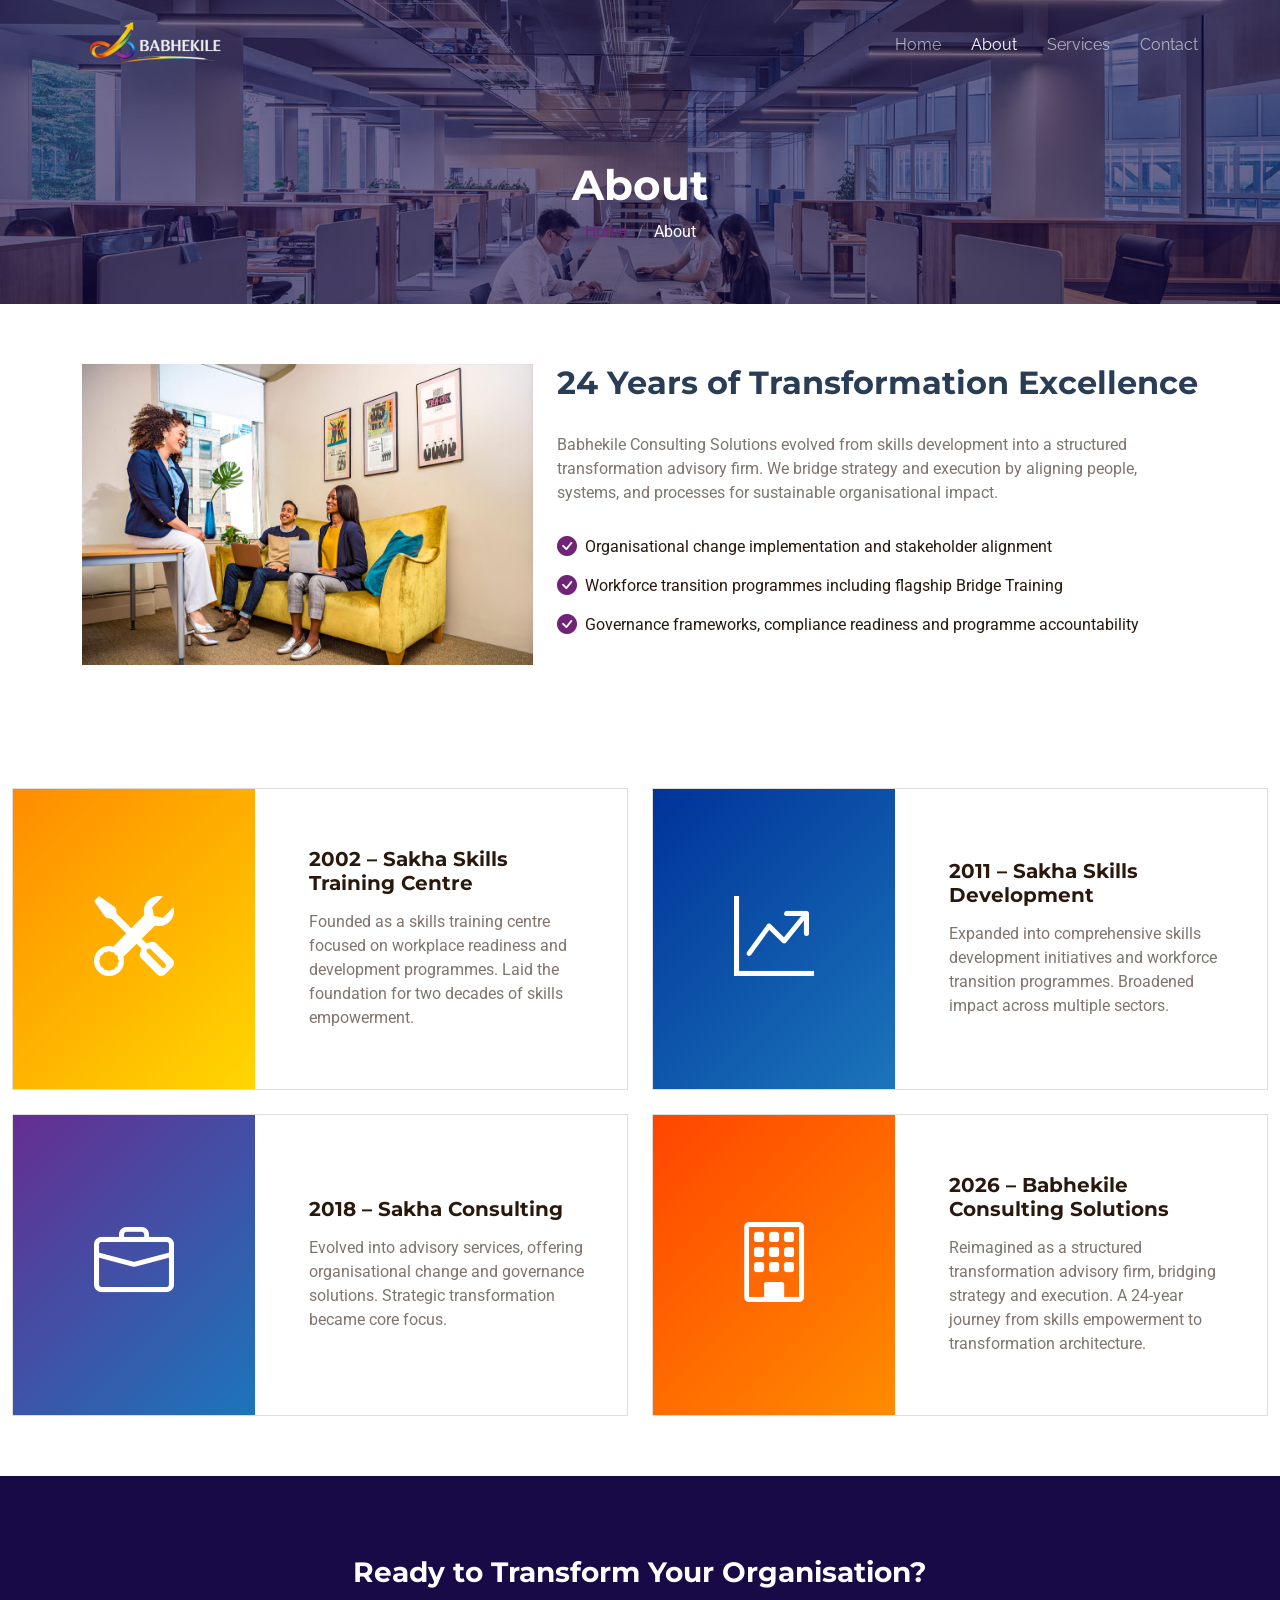
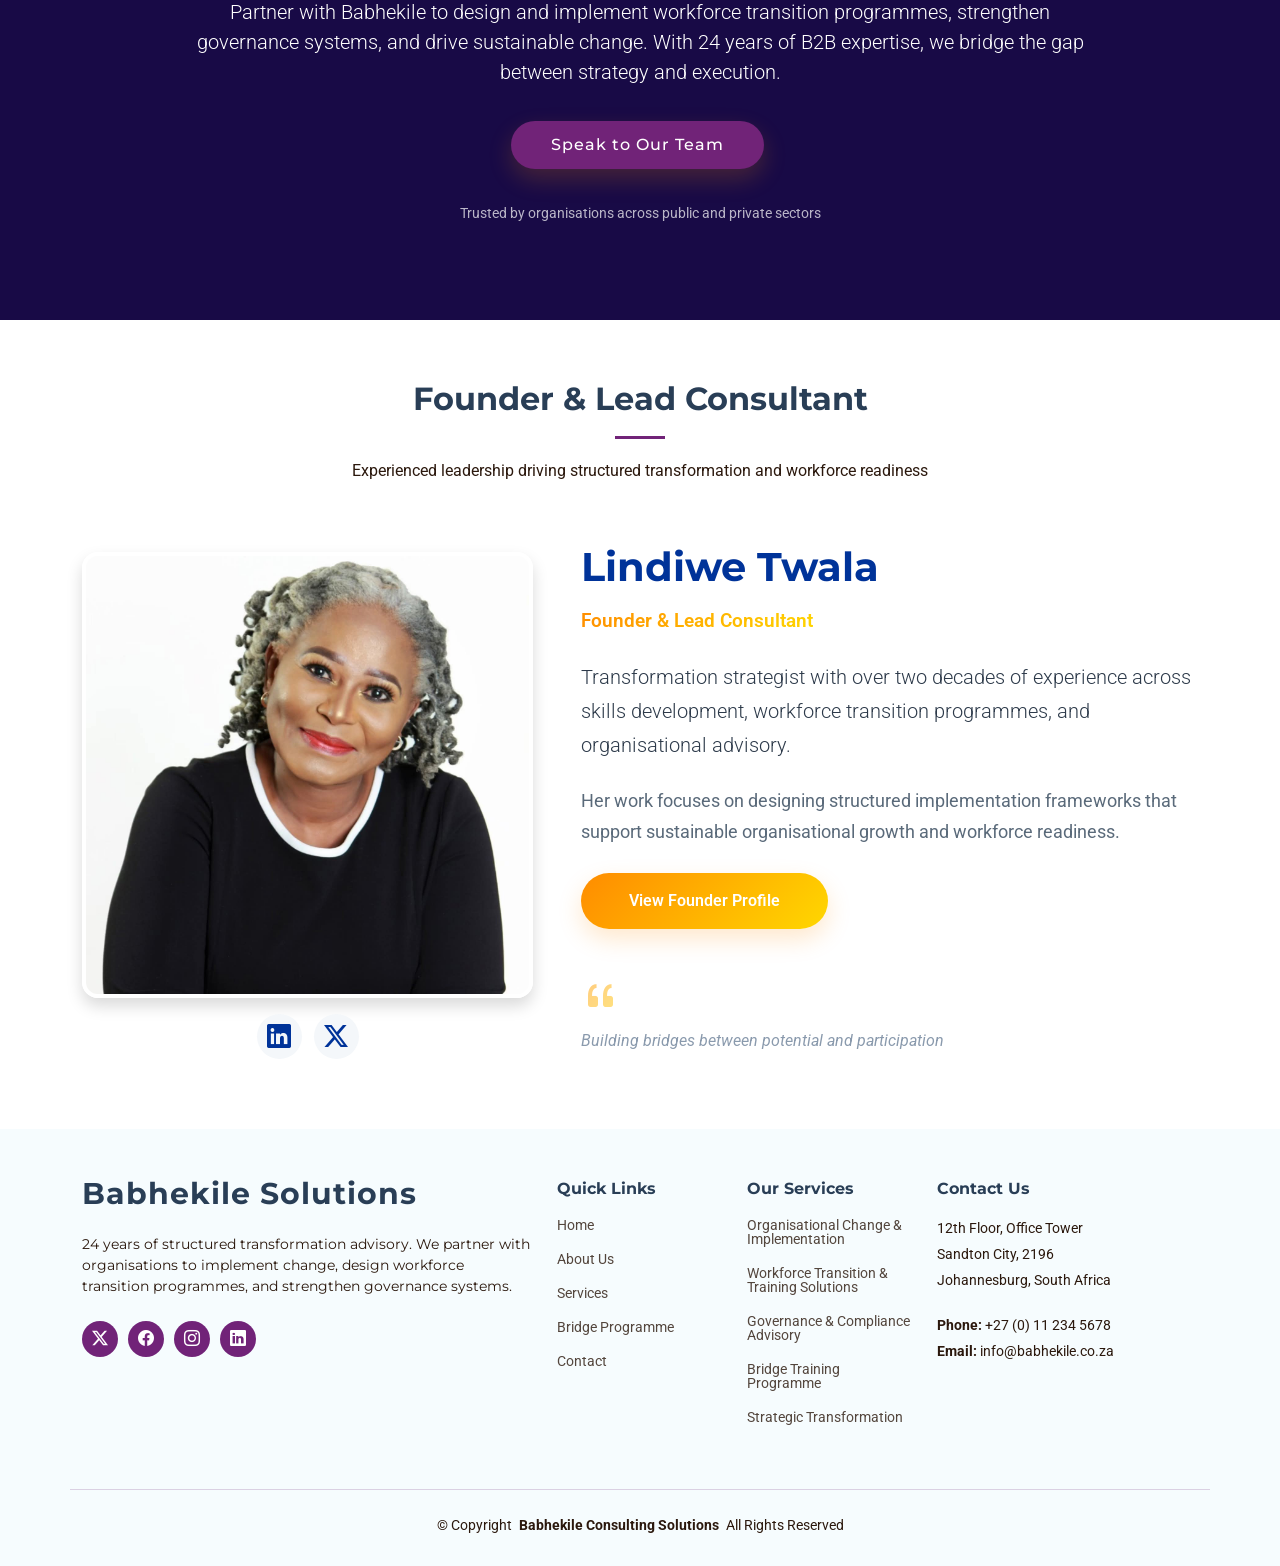
==== commit 7854d384: "image" ====
--- a/about.html
+++ b/about.html
@@ -328,7 +328,7 @@
       <!-- Image on the left -->
       <div class="col-lg-5 col-md-6">
         <div class="team-member-img">
-          <img src="assets/img/team/t.jpg" class="img-fluid rounded-4 shadow" alt="Lindiwe Twala - Founder & Lead Consultant">
+          <img src="assets/img/team/lindiwe-twala.jpg" class="img-fluid rounded-4 shadow" alt="Lindiwe Twala - Founder & Lead Consultant">
           <div class="social-links mt-3 text-center">
             <a href="#" class="me-2"><i class="bi bi-linkedin fs-4"></i></a>
             <a href="#"><i class="bi bi-twitter-x fs-4"></i></a>
